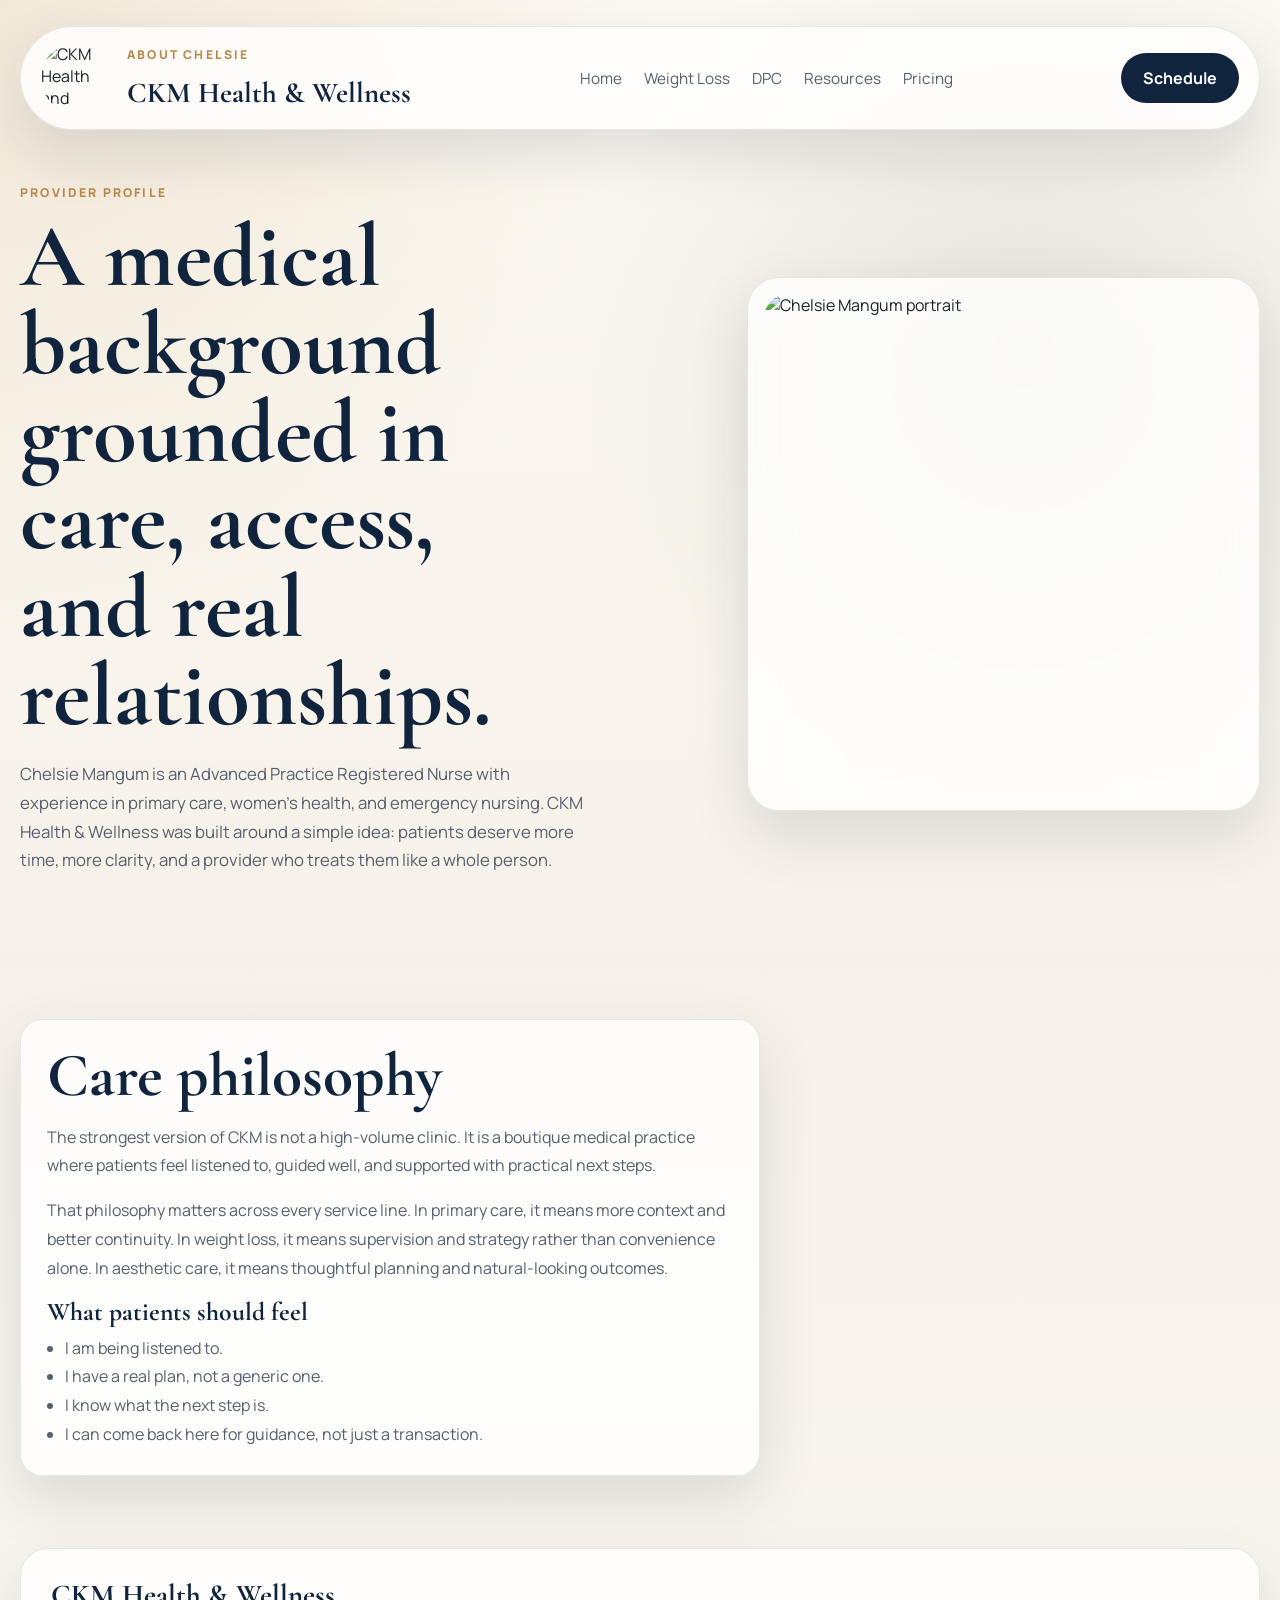
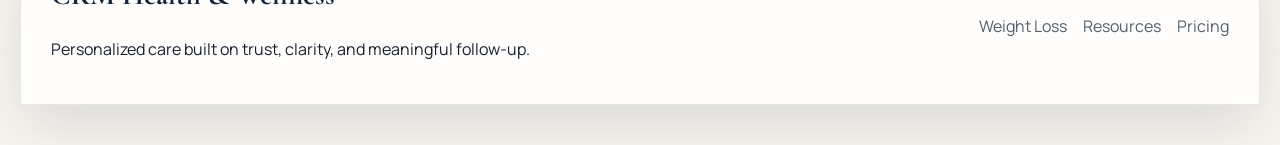
==== about.html @ 8bf8b577 "Expand CKM mockup with full site copy" ====
<!DOCTYPE html>
<html lang="en">
  <head>
    <meta charset="UTF-8" />
    <meta name="viewport" content="width=device-width, initial-scale=1.0" />
    <title>About Chelsie Mangum | CKM Health & Wellness</title>
    <meta
      name="description"
      content="Learn more about Chelsie Mangum, APRN, and the care philosophy behind CKM Health & Wellness."
    />
    <link rel="preconnect" href="https://fonts.googleapis.com" />
    <link rel="preconnect" href="https://fonts.gstatic.com" crossorigin />
    <link
      href="https://fonts.googleapis.com/css2?family=Manrope:wght@400;500;600;700;800&family=Cormorant+Garamond:wght@500;600;700&display=swap"
      rel="stylesheet"
    />
    <link rel="stylesheet" href="/styles.css" />
  </head>
  <body>
    <div class="site-shell">
      <header class="site-header">
        <div class="brand-lockup">
          <img class="brand-logo" src="https://ckmhealth.com/wp-content/uploads/2024/06/Neutral-Black-Floral-Wreath-Circle-Monogram-Stylist-Logo.png" alt="CKM Health and Wellness logo" />
          <div>
            <p class="eyebrow">About Chelsie</p>
            <a class="brand-name" href="/">CKM Health & Wellness</a>
          </div>
        </div>
        <nav class="site-nav" aria-label="Primary">
          <a href="/">Home</a>
          <a href="/medical-weight-loss">Weight Loss</a>
          <a href="/direct-primary-care">DPC</a>
          <a href="/resources">Resources</a>
          <a href="/pricing">Pricing</a>
        </nav>
        <a class="button button-primary" href="https://34189-1.portal.athenahealth.com/" target="_blank" rel="noreferrer">Schedule</a>
      </header>

      <main>
        <section class="hero">
          <div class="hero-copy">
            <p class="eyebrow">Provider profile</p>
            <h1>A medical background grounded in care, access, and real relationships.</h1>
            <p class="hero-text">
              Chelsie Mangum is an Advanced Practice Registered Nurse with experience in primary care,
              women’s health, and emergency nursing. CKM Health & Wellness was built around a simple idea:
              patients deserve more time, more clarity, and a provider who treats them like a whole person.
            </p>
          </div>
          <div class="hero-panel">
            <div class="portrait-card">
              <img src="https://ckmhealth.com/wp-content/uploads/2024/06/C4ABFA41-3C70-46D3-91FE-4C6B990191D6-scaled.jpg" alt="Chelsie Mangum portrait" />
            </div>
          </div>
        </section>

        <section class="section">
          <div class="panel-card prose">
            <h2>Care philosophy</h2>
            <p>
              The strongest version of CKM is not a high-volume clinic. It is a boutique medical
              practice where patients feel listened to, guided well, and supported with practical next steps.
            </p>
            <p>
              That philosophy matters across every service line. In primary care, it means more context and
              better continuity. In weight loss, it means supervision and strategy rather than convenience alone.
              In aesthetic care, it means thoughtful planning and natural-looking outcomes.
            </p>
            <h3>What patients should feel</h3>
            <ul>
              <li>I am being listened to.</li>
              <li>I have a real plan, not a generic one.</li>
              <li>I know what the next step is.</li>
              <li>I can come back here for guidance, not just a transaction.</li>
            </ul>
          </div>
        </section>
      </main>

      <footer class="site-footer">
        <div>
          <a class="brand-name footer-brand" href="/">CKM Health & Wellness</a>
          <p>Personalized care built on trust, clarity, and meaningful follow-up.</p>
        </div>
        <div class="footer-links">
          <a href="/medical-weight-loss">Weight Loss</a>
          <a href="/resources">Resources</a>
          <a href="/pricing">Pricing</a>
        </div>
      </footer>
    </div>
  </body>
</html>
---- styles.css ----
:root {
  --bg: #f6f1e8;
  --surface: rgba(255, 255, 255, 0.78);
  --surface-strong: #fffdf8;
  --text: #18212d;
  --muted: #54606f;
  --ink: #10243d;
  --sage: #7f8f7a;
  --gold: #b68a4b;
  --line: rgba(24, 33, 45, 0.1);
  --shadow: 0 24px 60px rgba(16, 36, 61, 0.12);
  --radius-lg: 32px;
  --radius-md: 22px;
}

* {
  box-sizing: border-box;
}

html {
  scroll-behavior: smooth;
}

body {
  margin: 0;
  font-family: "Manrope", sans-serif;
  color: var(--text);
  background:
    radial-gradient(circle at top left, rgba(182, 138, 75, 0.16), transparent 30%),
    radial-gradient(circle at 80% 20%, rgba(127, 143, 122, 0.18), transparent 26%),
    linear-gradient(180deg, #fdfaf3 0%, var(--bg) 55%, #f9f6ef 100%);
}

a {
  color: inherit;
  text-decoration: none;
}

img {
  display: block;
  max-width: 100%;
}

.site-shell {
  width: min(1240px, calc(100% - 40px));
  margin: 0 auto;
  padding: 26px 0 40px;
}

.site-header,
.credibility-strip,
.service-card,
.info-card,
.quote-card,
.comparison-card,
.about-card,
.resource-card,
.consult-panel,
.site-footer,
.portrait-card,
.metric-card {
  backdrop-filter: blur(18px);
  background: var(--surface);
  border: 1px solid var(--line);
  box-shadow: var(--shadow);
}

.site-header {
  position: sticky;
  top: 14px;
  z-index: 10;
  display: flex;
  align-items: center;
  justify-content: space-between;
  gap: 22px;
  padding: 16px 20px;
  border-radius: 999px;
}

.brand-lockup {
  display: flex;
  align-items: center;
  gap: 16px;
}

.brand-logo {
  width: 70px;
  height: 70px;
  border-radius: 50%;
  object-fit: cover;
}

.brand-name {
  display: inline-block;
  font-family: "Cormorant Garamond", serif;
  font-size: 1.8rem;
  font-weight: 700;
  color: var(--ink);
}

.site-nav {
  display: flex;
  align-items: center;
  gap: 22px;
  color: var(--muted);
  font-size: 0.96rem;
}

.button {
  display: inline-flex;
  align-items: center;
  justify-content: center;
  padding: 14px 22px;
  border-radius: 999px;
  font-weight: 700;
  transition: transform 0.2s ease, background-color 0.2s ease, color 0.2s ease;
}

.button:hover {
  transform: translateY(-1px);
}

.button-primary {
  background: var(--ink);
  color: #fff;
}

.button-secondary {
  background: transparent;
  color: var(--ink);
  border: 1px solid rgba(16, 36, 61, 0.18);
}

.hero {
  display: grid;
  grid-template-columns: 1.15fr 0.85fr;
  gap: 34px;
  align-items: center;
  padding: 54px 0 28px;
}

.eyebrow {
  margin: 0 0 12px;
  text-transform: uppercase;
  letter-spacing: 0.18em;
  font-size: 0.76rem;
  font-weight: 800;
  color: var(--gold);
}

h1,
h2,
h3 {
  margin: 0;
  font-family: "Cormorant Garamond", serif;
  color: var(--ink);
  line-height: 0.98;
}

h1 {
  font-size: clamp(3.5rem, 7vw, 6.6rem);
  max-width: 12ch;
}

h2 {
  font-size: clamp(2.5rem, 4.8vw, 4.4rem);
  max-width: 14ch;
}

h3 {
  font-size: clamp(1.6rem, 2vw, 2.2rem);
  margin-bottom: 12px;
}

.hero-text,
.section p,
.service-card p,
.comparison-card p,
.about-card p,
.resource-card p,
.consult-panel p,
.portrait-caption span,
.metric-card li,
.bullet-panels li,
.info-card li,
.about-points li,
.trust-points li,
.comparison-card li {
  color: var(--muted);
  line-height: 1.72;
}

.hero-text {
  max-width: 58ch;
  font-size: 1.05rem;
  margin: 20px 0 28px;
}

.cta-row {
  display: flex;
  gap: 14px;
  flex-wrap: wrap;
  margin-bottom: 26px;
}

.trust-points,
.about-points,
.comparison-card ul,
.bullet-panels ul,
.info-card ul,
.metric-card ul {
  margin: 0;
  padding-left: 18px;
}

.trust-points {
  display: grid;
  grid-template-columns: repeat(3, minmax(0, 1fr));
  gap: 16px;
  padding-left: 20px;
}

.hero-panel {
  display: grid;
  gap: 18px;
}

.portrait-card {
  border-radius: var(--radius-lg);
  padding: 16px;
}

.portrait-card img {
  width: 100%;
  height: 500px;
  object-fit: cover;
  border-radius: 24px;
  object-position: center 25%;
}

.portrait-caption {
  padding: 18px 10px 6px;
}

.portrait-caption strong {
  display: block;
  margin-bottom: 8px;
  font-size: 1.1rem;
  color: var(--ink);
}

.metric-card {
  border-radius: var(--radius-md);
  padding: 22px 24px;
}

.metric-label,
.strip-label,
.card-kicker,
.resource-tag {
  display: inline-block;
  margin-bottom: 10px;
  font-size: 0.78rem;
  font-weight: 800;
  letter-spacing: 0.12em;
  text-transform: uppercase;
  color: var(--gold);
}

.credibility-strip {
  display: grid;
  grid-template-columns: repeat(3, minmax(0, 1fr));
  gap: 18px;
  padding: 20px 24px;
  border-radius: var(--radius-md);
}

.credibility-strip p {
  margin: 0;
  color: var(--ink);
  font-weight: 600;
}

.section {
  padding: 88px 0 0;
}

.section-soft,
.section-contrast {
  padding-top: 96px;
}

.section-heading {
  display: flex;
  align-items: end;
  justify-content: space-between;
  gap: 24px;
  margin-bottom: 28px;
}

.card-grid {
  display: grid;
  gap: 20px;
}

.three-up {
  grid-template-columns: repeat(3, minmax(0, 1fr));
}

.service-card,
.resource-card {
  border-radius: var(--radius-md);
  padding: 26px;
}

.service-card a,
.resource-card a {
  display: inline-block;
  margin-top: 14px;
  font-weight: 800;
  color: var(--ink);
}

.service-card.highlight {
  background: linear-gradient(180deg, rgba(16, 36, 61, 0.95), rgba(27, 48, 74, 0.92));
}

.service-card.highlight h3,
.service-card.highlight p,
.service-card.highlight a,
.service-card.highlight .card-kicker {
  color: #f9f3ea;
}

.service-card a {
  font-weight: 800;
  color: var(--ink);
}

.split-layout {
  display: grid;
  grid-template-columns: 1.1fr 0.9fr;
  gap: 22px;
  align-items: start;
}

.split-layout.reverse {
  grid-template-columns: 1fr 0.9fr;
}

.bullet-panels {
  display: grid;
  grid-template-columns: repeat(2, minmax(0, 1fr));
  gap: 16px;
  margin-top: 24px;
}

.bullet-panels > div,
.info-card,
.quote-card,
.about-card {
  border-radius: var(--radius-md);
  padding: 26px;
}

.bullet-panels > div {
  background: var(--surface-strong);
  border: 1px solid var(--line);
}

.info-stack {
  display: grid;
  gap: 18px;
}

.quote-card {
  background: linear-gradient(180deg, rgba(182, 138, 75, 0.12), rgba(127, 143, 122, 0.12));
}

.quote-card p {
  color: var(--ink);
  font-size: 1.16rem;
  margin: 0 0 14px;
}

.quote-card span {
  color: var(--muted);
  font-size: 0.94rem;
}

.comparison-grid {
  display: grid;
  grid-template-columns: repeat(2, minmax(0, 1fr));
  gap: 20px;
}

.comparison-card {
  border-radius: var(--radius-md);
  padding: 28px;
}

.comparison-card.featured {
  background: linear-gradient(180deg, rgba(127, 143, 122, 0.16), rgba(255, 255, 255, 0.86));
}

.page-hero {
  padding: 54px 0 18px;
}

.page-lead {
  max-width: 68ch;
  margin: 18px 0 0;
  color: var(--muted);
  line-height: 1.8;
  font-size: 1.06rem;
}

.detail-grid,
.mini-grid,
.price-grid,
.faq-grid {
  display: grid;
  gap: 20px;
}

.detail-grid {
  grid-template-columns: 1.1fr 0.9fr;
}

.mini-grid,
.faq-grid {
  grid-template-columns: repeat(2, minmax(0, 1fr));
}

.price-grid {
  grid-template-columns: repeat(3, minmax(0, 1fr));
}

.panel-card,
.faq-card,
.price-card {
  background: var(--surface);
  border: 1px solid var(--line);
  box-shadow: var(--shadow);
  border-radius: var(--radius-md);
  padding: 26px;
}

.panel-card p,
.faq-card p,
.price-card p,
.panel-card li,
.faq-card li,
.price-card li {
  color: var(--muted);
  line-height: 1.72;
}

.panel-card ul,
.faq-card ul,
.price-card ul,
.prose ul {
  margin: 0;
  padding-left: 18px;
}

.page-nav {
  display: flex;
  flex-wrap: wrap;
  gap: 12px;
  margin-top: 24px;
}

.page-nav a {
  padding: 10px 16px;
  border-radius: 999px;
  background: rgba(255, 255, 255, 0.72);
  border: 1px solid var(--line);
  color: var(--ink);
  font-weight: 700;
}

.prose {
  max-width: 74ch;
}

.prose p,
.prose li {
  color: var(--muted);
  line-height: 1.8;
}

.prose h3,
.faq-card h3,
.panel-card h3,
.price-card h3 {
  margin-bottom: 10px;
}

.disclaimer {
  margin-top: 18px;
  font-size: 0.92rem;
  color: var(--muted);
}

.consult-panel {
  display: grid;
  grid-template-columns: 1.1fr 0.9fr;
  gap: 20px;
  border-radius: var(--radius-lg);
  padding: 34px;
}

.consult-actions {
  display: flex;
  flex-direction: column;
  gap: 12px;
  justify-content: center;
}

.site-footer {
  display: flex;
  align-items: center;
  justify-content: space-between;
  gap: 20px;
  margin-top: 72px;
  padding: 28px 30px;
  border-radius: 28px 28px 0 0;
}

.footer-brand {
  margin-bottom: 10px;
}

.footer-links {
  display: flex;
  gap: 16px;
  color: var(--muted);
}

@media (max-width: 1080px) {
  .hero,
  .split-layout,
  .detail-grid,
  .comparison-grid,
  .consult-panel,
  .credibility-strip,
  .three-up,
  .mini-grid,
  .price-grid,
  .faq-grid,
  .trust-points,
  .bullet-panels {
    grid-template-columns: 1fr;
  }

  .site-header {
    border-radius: 30px;
    position: static;
    flex-direction: column;
    align-items: stretch;
  }

  .site-nav {
    flex-wrap: wrap;
    justify-content: center;
  }

  .section-heading {
    align-items: start;
    flex-direction: column;
  }
}

@media (max-width: 720px) {
  .site-shell {
    width: min(100% - 24px, 1240px);
  }

  .brand-name {
    font-size: 1.45rem;
  }

  h1 {
    font-size: clamp(2.9rem, 16vw, 4.4rem);
  }

  h2 {
    font-size: clamp(2.1rem, 11vw, 3rem);
  }

  .portrait-card img {
    height: 360px;
  }

  .service-card,
  .resource-card,
  .comparison-card,
  .about-card,
  .info-card,
  .quote-card,
  .consult-panel {
    padding: 22px;
  }

  .site-footer {
    flex-direction: column;
    align-items: start;
  }
}
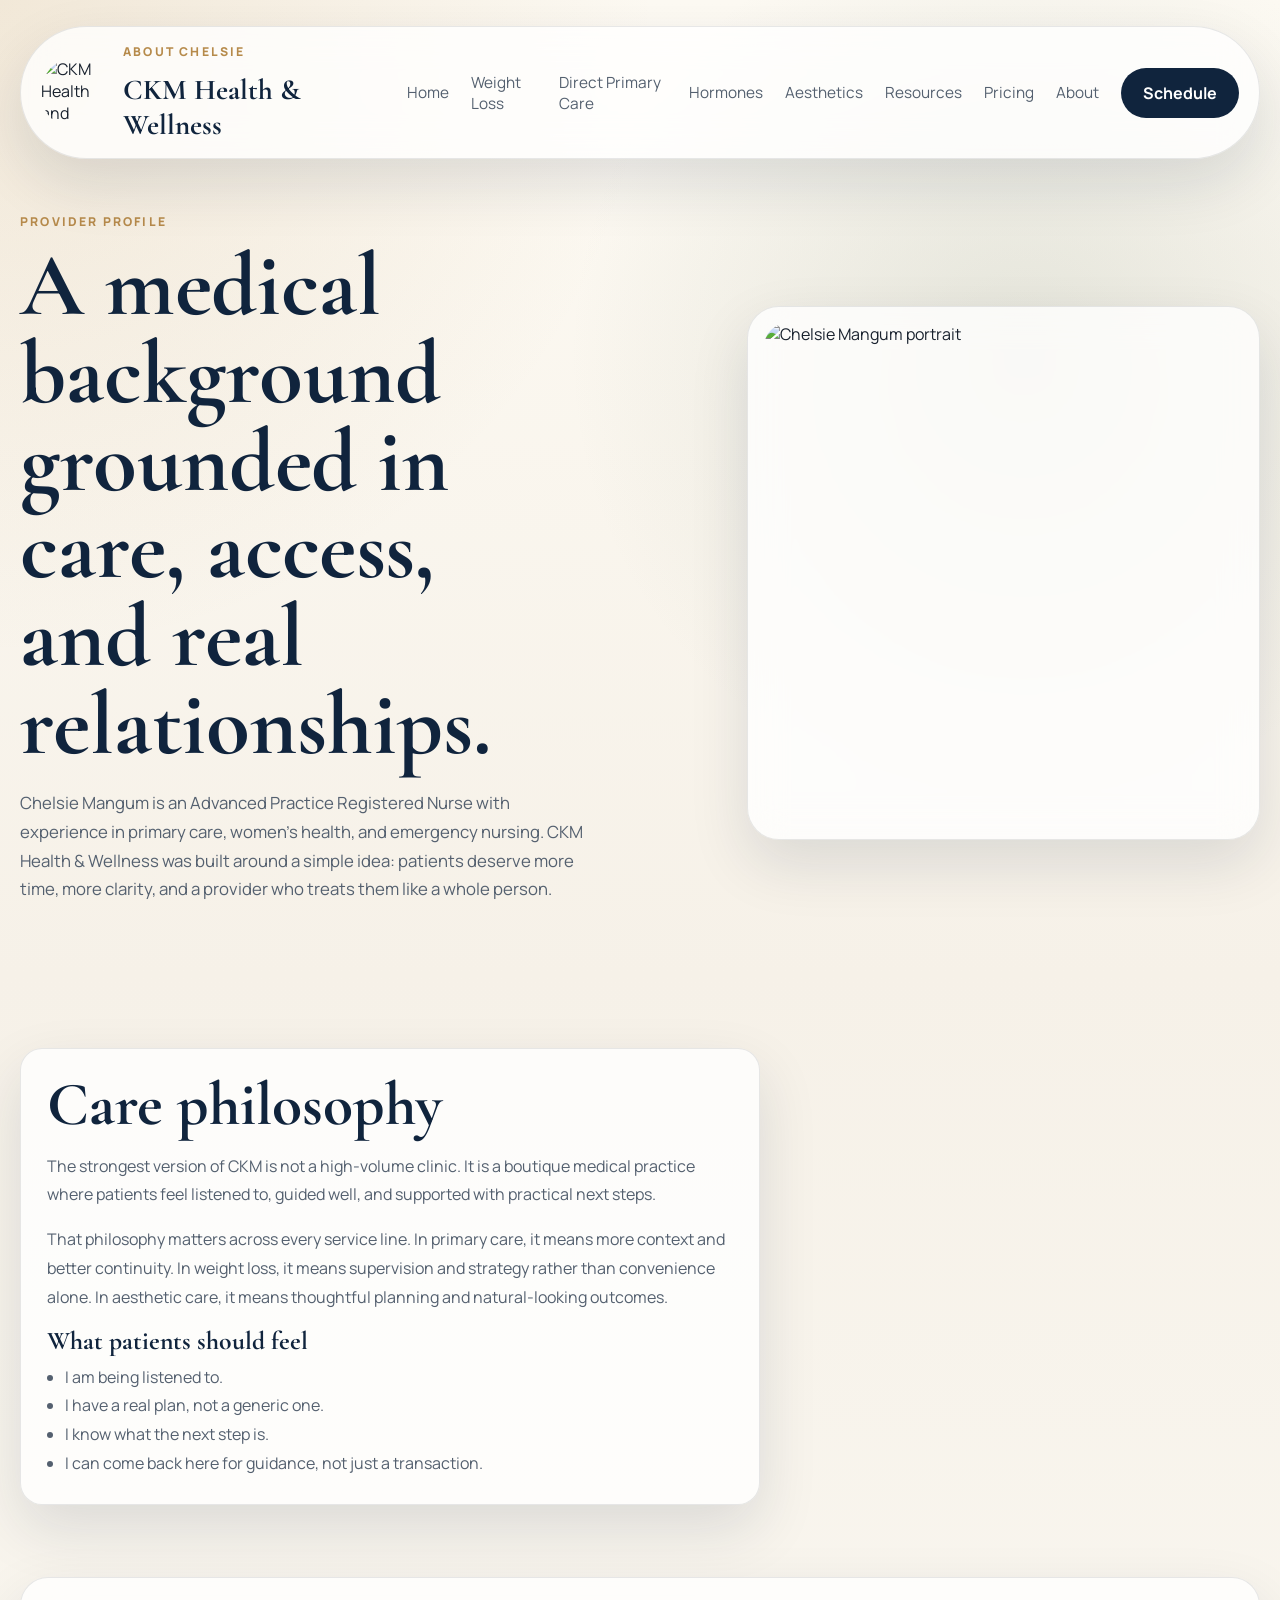
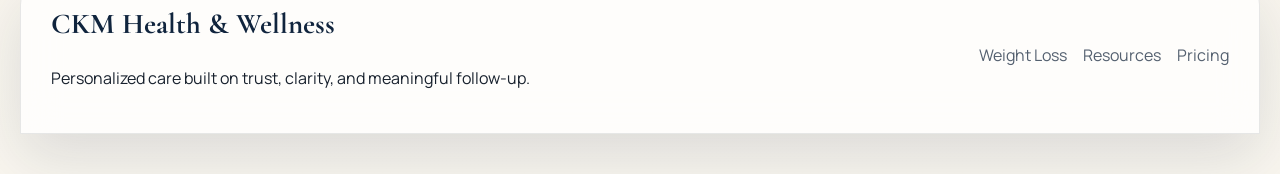
==== commit fd9b7d7d: "Refine navigation, copy hooks, and add GLP-1 quiz" ====
--- a/about.html
+++ b/about.html
@@ -23,15 +23,18 @@
           <img class="brand-logo" src="https://ckmhealth.com/wp-content/uploads/2024/06/Neutral-Black-Floral-Wreath-Circle-Monogram-Stylist-Logo.png" alt="CKM Health and Wellness logo" />
           <div>
             <p class="eyebrow">About Chelsie</p>
-            <a class="brand-name" href="/">CKM Health & Wellness</a>
+            <a class="brand-name" href="/index.html">CKM Health & Wellness</a>
           </div>
         </div>
         <nav class="site-nav" aria-label="Primary">
-          <a href="/">Home</a>
-          <a href="/medical-weight-loss">Weight Loss</a>
-          <a href="/direct-primary-care">DPC</a>
-          <a href="/resources">Resources</a>
-          <a href="/pricing">Pricing</a>
+          <a href="/index.html">Home</a>
+          <a href="/medical-weight-loss.html">Weight Loss</a>
+          <a href="/direct-primary-care.html">Direct Primary Care</a>
+          <a href="/hormone-support.html">Hormones</a>
+          <a href="/aesthetics.html">Aesthetics</a>
+          <a href="/resources.html">Resources</a>
+          <a href="/pricing.html">Pricing</a>
+          <a class="current" href="/about.html">About</a>
         </nav>
         <a class="button button-primary" href="https://34189-1.portal.athenahealth.com/" target="_blank" rel="noreferrer">Schedule</a>
       </header>
@@ -79,13 +82,13 @@
 
       <footer class="site-footer">
         <div>
-          <a class="brand-name footer-brand" href="/">CKM Health & Wellness</a>
+          <a class="brand-name footer-brand" href="/index.html">CKM Health & Wellness</a>
           <p>Personalized care built on trust, clarity, and meaningful follow-up.</p>
         </div>
         <div class="footer-links">
-          <a href="/medical-weight-loss">Weight Loss</a>
-          <a href="/resources">Resources</a>
-          <a href="/pricing">Pricing</a>
+          <a href="/medical-weight-loss.html">Weight Loss</a>
+          <a href="/resources.html">Resources</a>
+          <a href="/pricing.html">Pricing</a>
         </div>
       </footer>
     </div>
--- a/styles.css
+++ b/styles.css
@@ -407,12 +407,37 @@
   padding: 54px 0 18px;
 }
 
+.page-hero-grid {
+  display: grid;
+  grid-template-columns: 1.05fr 0.95fr;
+  gap: 24px;
+  align-items: center;
+}
+
+.page-hero h1 {
+  font-size: clamp(2.5rem, 4vw, 4.3rem);
+  max-width: 14ch;
+}
+
 .page-lead {
   max-width: 68ch;
   margin: 18px 0 0;
   color: var(--muted);
   line-height: 1.8;
   font-size: 1.06rem;
+}
+
+.visual-card {
+  background: var(--surface);
+  border: 1px solid var(--line);
+  box-shadow: var(--shadow);
+  border-radius: var(--radius-lg);
+  padding: 16px;
+}
+
+.visual-card img {
+  width: 100%;
+  border-radius: 24px;
 }
 
 .detail-grid,
@@ -540,6 +565,7 @@
 
 @media (max-width: 1080px) {
   .hero,
+  .page-hero-grid,
   .split-layout,
   .detail-grid,
   .comparison-grid,
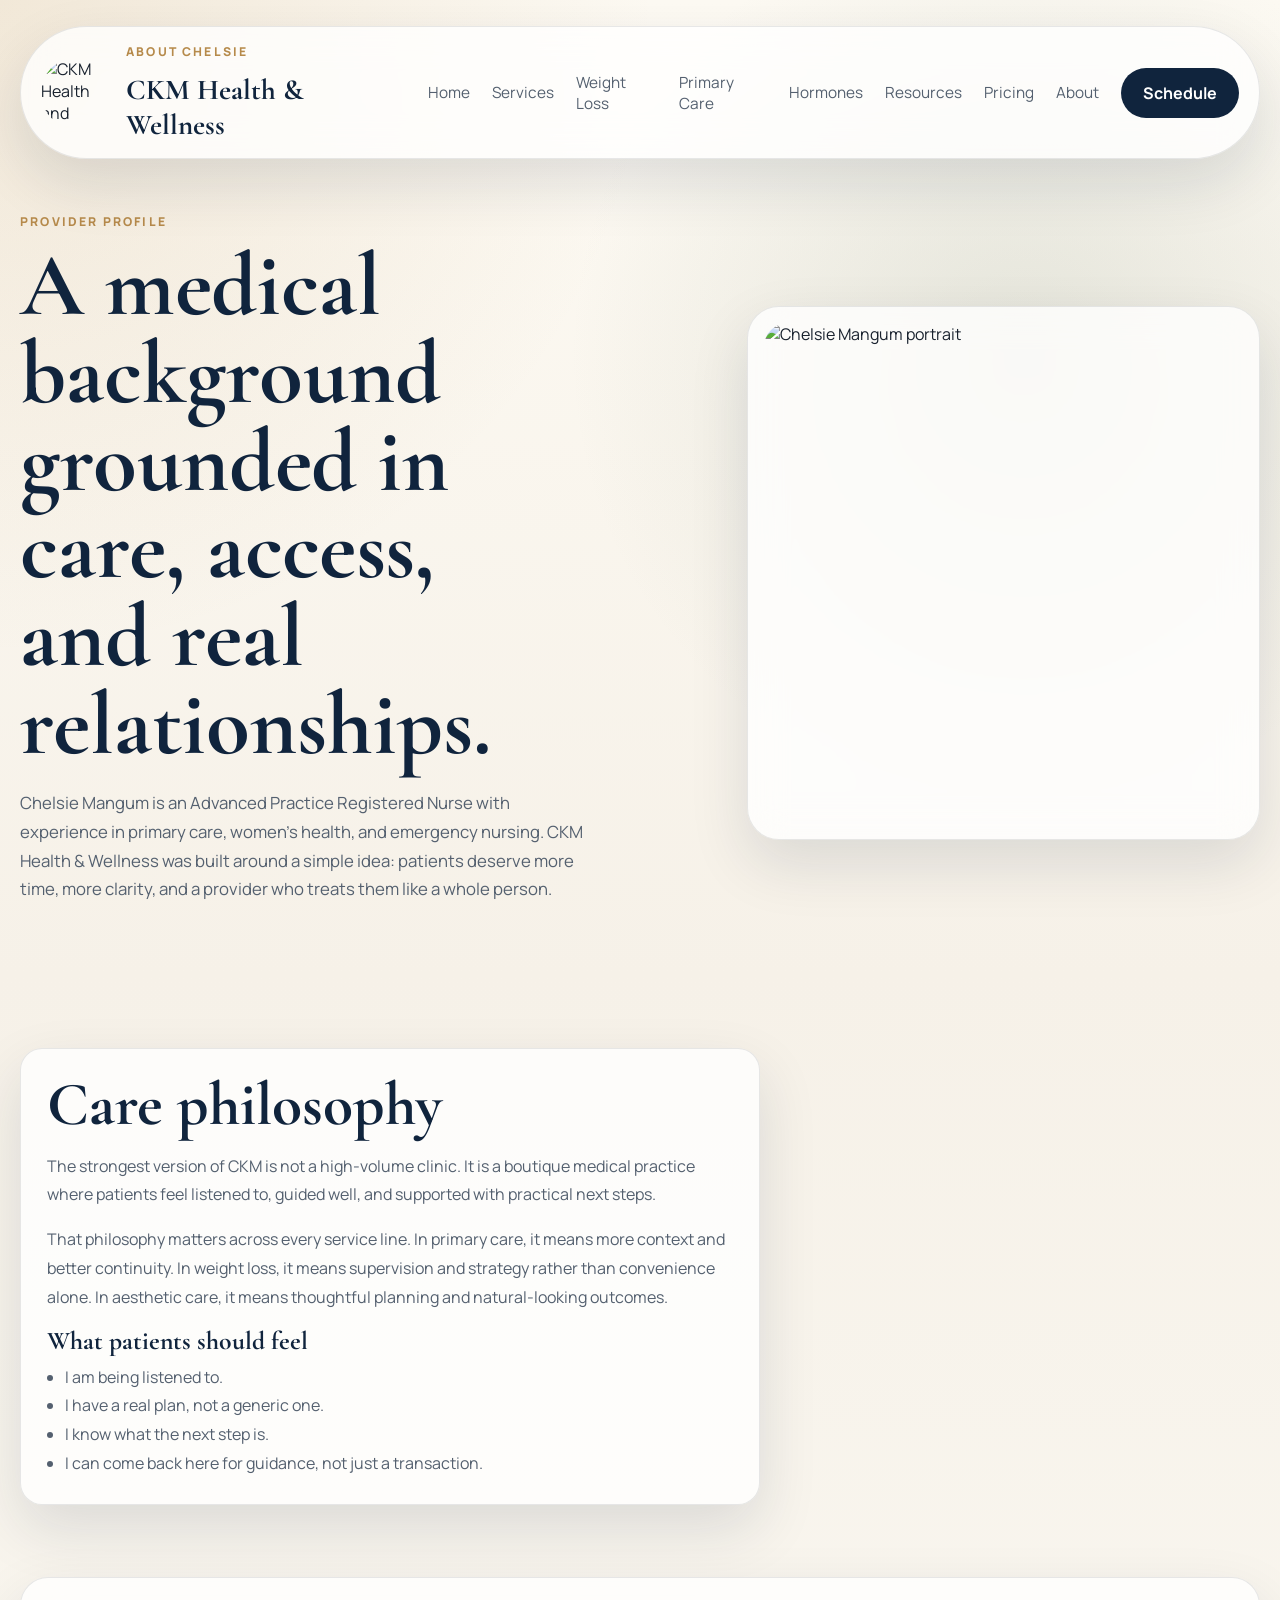
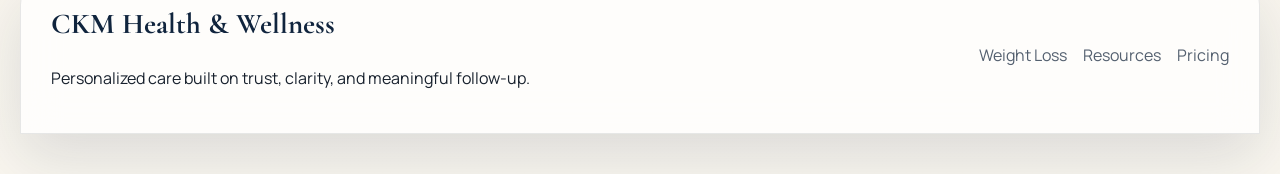
==== commit 0e4bd3d2: "Add detailed services page and weight loss reference chart" ====
--- a/about.html
+++ b/about.html
@@ -28,10 +28,10 @@
         </div>
         <nav class="site-nav" aria-label="Primary">
           <a href="/index.html">Home</a>
+          <a href="/services.html">Services</a>
           <a href="/medical-weight-loss.html">Weight Loss</a>
-          <a href="/direct-primary-care.html">Direct Primary Care</a>
+          <a href="/direct-primary-care.html">Primary Care</a>
           <a href="/hormone-support.html">Hormones</a>
-          <a href="/aesthetics.html">Aesthetics</a>
           <a href="/resources.html">Resources</a>
           <a href="/pricing.html">Pricing</a>
           <a class="current" href="/about.html">About</a>
--- a/styles.css
+++ b/styles.css
@@ -461,6 +461,12 @@
   grid-template-columns: repeat(3, minmax(0, 1fr));
 }
 
+.services-grid {
+  display: grid;
+  grid-template-columns: repeat(2, minmax(0, 1fr));
+  gap: 20px;
+}
+
 .panel-card,
 .faq-card,
 .price-card {
@@ -520,6 +526,64 @@
 .panel-card h3,
 .price-card h3 {
   margin-bottom: 10px;
+}
+
+.service-detail {
+  padding: 28px;
+}
+
+.service-detail h3 {
+  margin-bottom: 12px;
+}
+
+.service-detail .card-kicker {
+  margin-bottom: 12px;
+}
+
+.service-detail p + p {
+  margin-top: 12px;
+}
+
+.service-list {
+  display: grid;
+  gap: 10px;
+  margin-top: 18px;
+}
+
+.table-wrap {
+  overflow-x: auto;
+  background: var(--surface);
+  border: 1px solid var(--line);
+  box-shadow: var(--shadow);
+  border-radius: var(--radius-md);
+  padding: 20px;
+}
+
+.progress-table {
+  width: 100%;
+  min-width: 1180px;
+  border-collapse: collapse;
+  color: var(--ink);
+  font-size: 0.94rem;
+}
+
+.progress-table th,
+.progress-table td {
+  padding: 12px 10px;
+  border-bottom: 1px solid rgba(24, 33, 45, 0.08);
+  text-align: left;
+  vertical-align: top;
+}
+
+.progress-table thead th {
+  font-size: 0.78rem;
+  text-transform: uppercase;
+  letter-spacing: 0.08em;
+  color: var(--gold);
+}
+
+.progress-table tbody tr:last-child td {
+  border-bottom: none;
 }
 
 .disclaimer {
@@ -572,6 +636,7 @@
   .consult-panel,
   .credibility-strip,
   .three-up,
+  .services-grid,
   .mini-grid,
   .price-grid,
   .faq-grid,
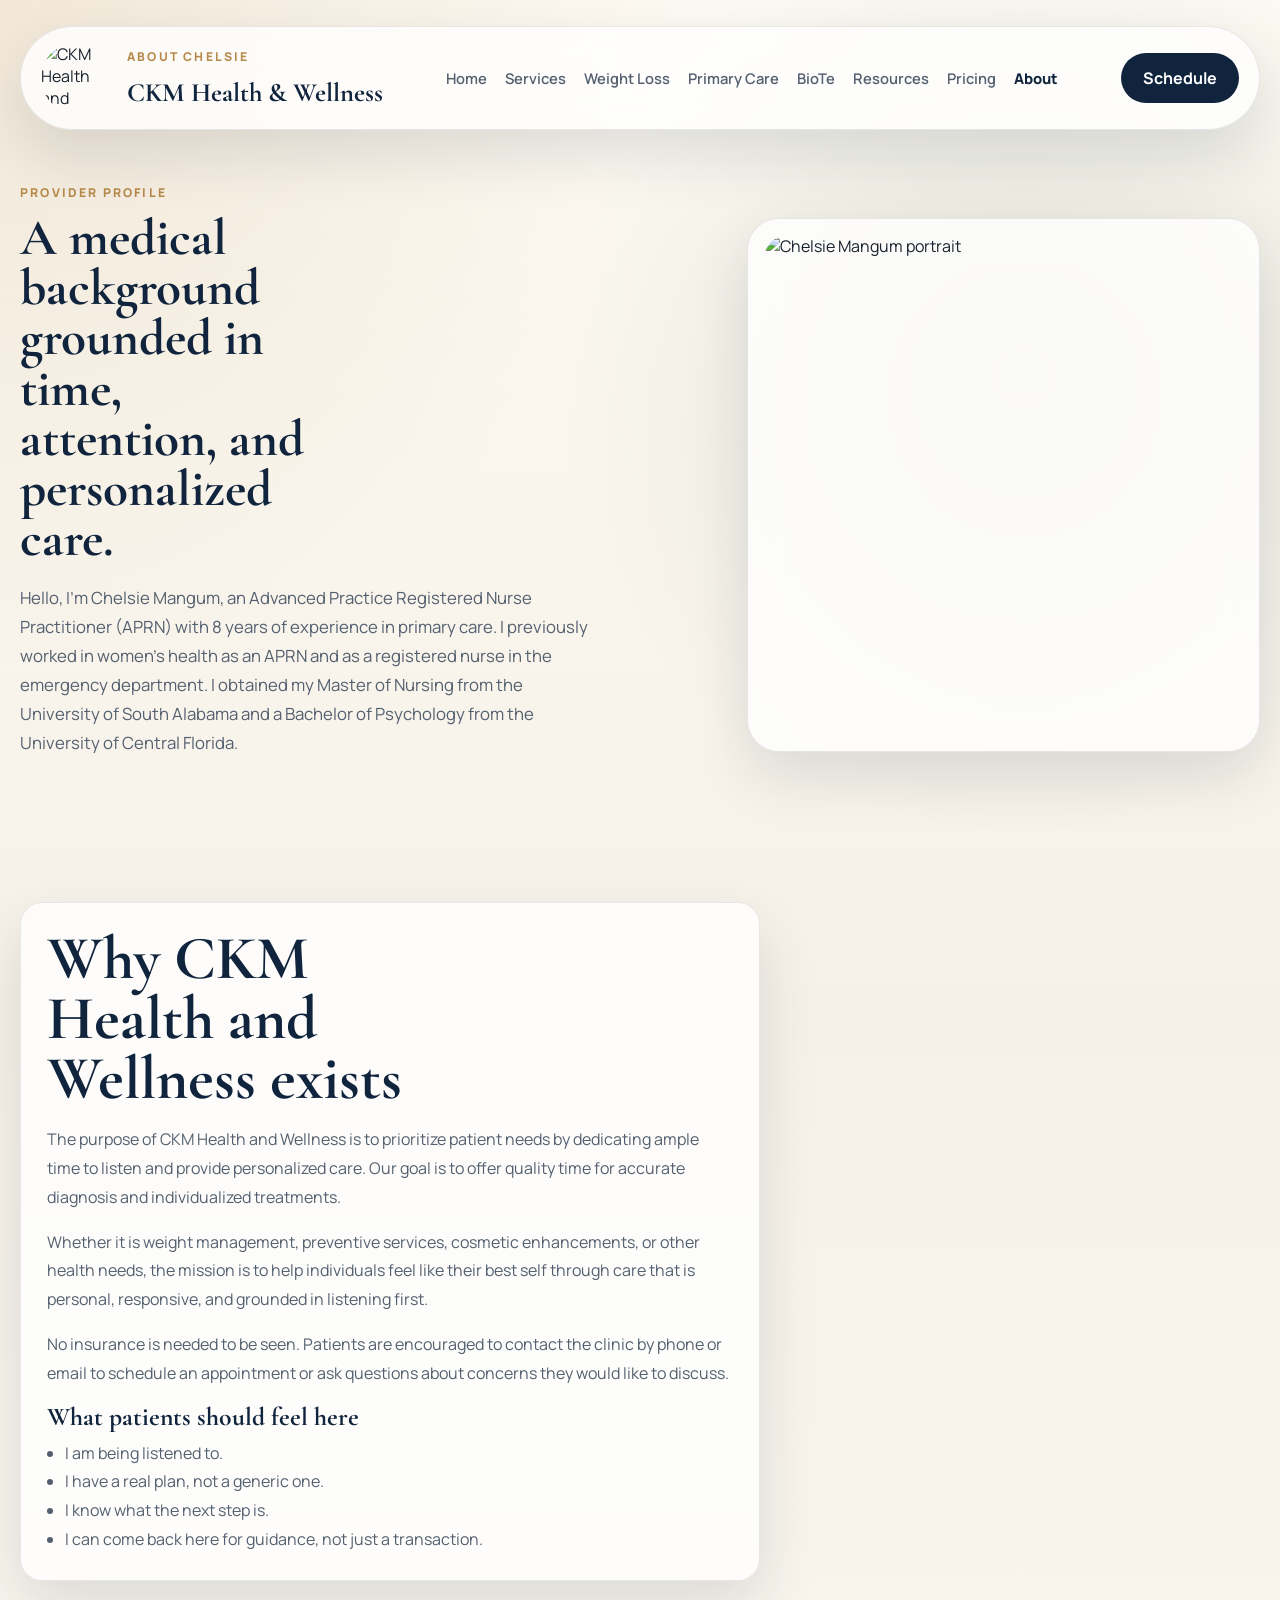
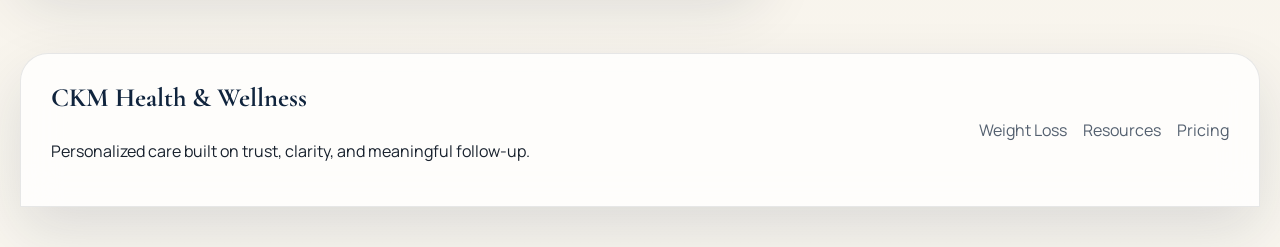
==== commit 03e5c1db: "Refine nav, BioTe framing, and weight loss estimator" ====
--- a/about.html
+++ b/about.html
@@ -31,7 +31,7 @@
           <a href="/services.html">Services</a>
           <a href="/medical-weight-loss.html">Weight Loss</a>
           <a href="/direct-primary-care.html">Primary Care</a>
-          <a href="/hormone-support.html">Hormones</a>
+          <a href="/hormone-support.html">BioTe</a>
           <a href="/resources.html">Resources</a>
           <a href="/pricing.html">Pricing</a>
           <a class="current" href="/about.html">About</a>
@@ -43,11 +43,12 @@
         <section class="hero">
           <div class="hero-copy">
             <p class="eyebrow">Provider profile</p>
-            <h1>A medical background grounded in care, access, and real relationships.</h1>
+            <h1>A medical background grounded in time, attention, and personalized care.</h1>
             <p class="hero-text">
-              Chelsie Mangum is an Advanced Practice Registered Nurse with experience in primary care,
-              women’s health, and emergency nursing. CKM Health & Wellness was built around a simple idea:
-              patients deserve more time, more clarity, and a provider who treats them like a whole person.
+              Hello, I'm Chelsie Mangum, an Advanced Practice Registered Nurse Practitioner (APRN)
+              with 8 years of experience in primary care. I previously worked in women's health as
+              an APRN and as a registered nurse in the emergency department. I obtained my Master of
+              Nursing from the University of South Alabama and a Bachelor of Psychology from the University of Central Florida.
             </p>
           </div>
           <div class="hero-panel">
@@ -59,17 +60,22 @@
 
         <section class="section">
           <div class="panel-card prose">
-            <h2>Care philosophy</h2>
+            <h2>Why CKM Health and Wellness exists</h2>
             <p>
-              The strongest version of CKM is not a high-volume clinic. It is a boutique medical
-              practice where patients feel listened to, guided well, and supported with practical next steps.
+              The purpose of CKM Health and Wellness is to prioritize patient needs by dedicating
+              ample time to listen and provide personalized care. Our goal is to offer quality time
+              for accurate diagnosis and individualized treatments.
             </p>
             <p>
-              That philosophy matters across every service line. In primary care, it means more context and
-              better continuity. In weight loss, it means supervision and strategy rather than convenience alone.
-              In aesthetic care, it means thoughtful planning and natural-looking outcomes.
+              Whether it is weight management, preventive services, cosmetic enhancements, or other
+              health needs, the mission is to help individuals feel like their best self through care
+              that is personal, responsive, and grounded in listening first.
             </p>
-            <h3>What patients should feel</h3>
+            <p>
+              No insurance is needed to be seen. Patients are encouraged to contact the clinic by phone
+              or email to schedule an appointment or ask questions about concerns they would like to discuss.
+            </p>
+            <h3>What patients should feel here</h3>
             <ul>
               <li>I am being listened to.</li>
               <li>I have a real plan, not a generic one.</li>
--- a/styles.css
+++ b/styles.css
@@ -93,7 +93,7 @@
 .brand-name {
   display: inline-block;
   font-family: "Cormorant Garamond", serif;
-  font-size: 1.8rem;
+  font-size: 1.65rem;
   font-weight: 700;
   color: var(--ink);
 }
@@ -101,9 +101,22 @@
 .site-nav {
   display: flex;
   align-items: center;
-  gap: 22px;
+  justify-content: center;
+  gap: 18px;
   color: var(--muted);
-  font-size: 0.96rem;
+  font-size: 0.92rem;
+  flex: 1 1 auto;
+  min-width: 0;
+}
+
+.site-nav a {
+  font-weight: 600;
+  white-space: nowrap;
+}
+
+.site-nav a.current {
+  color: var(--ink);
+  font-weight: 800;
 }
 
 .button {
@@ -158,7 +171,7 @@
 }
 
 h1 {
-  font-size: clamp(3.5rem, 7vw, 6.6rem);
+  font-size: clamp(2.5rem, 4vw, 4.3rem);
   max-width: 12ch;
 }
 
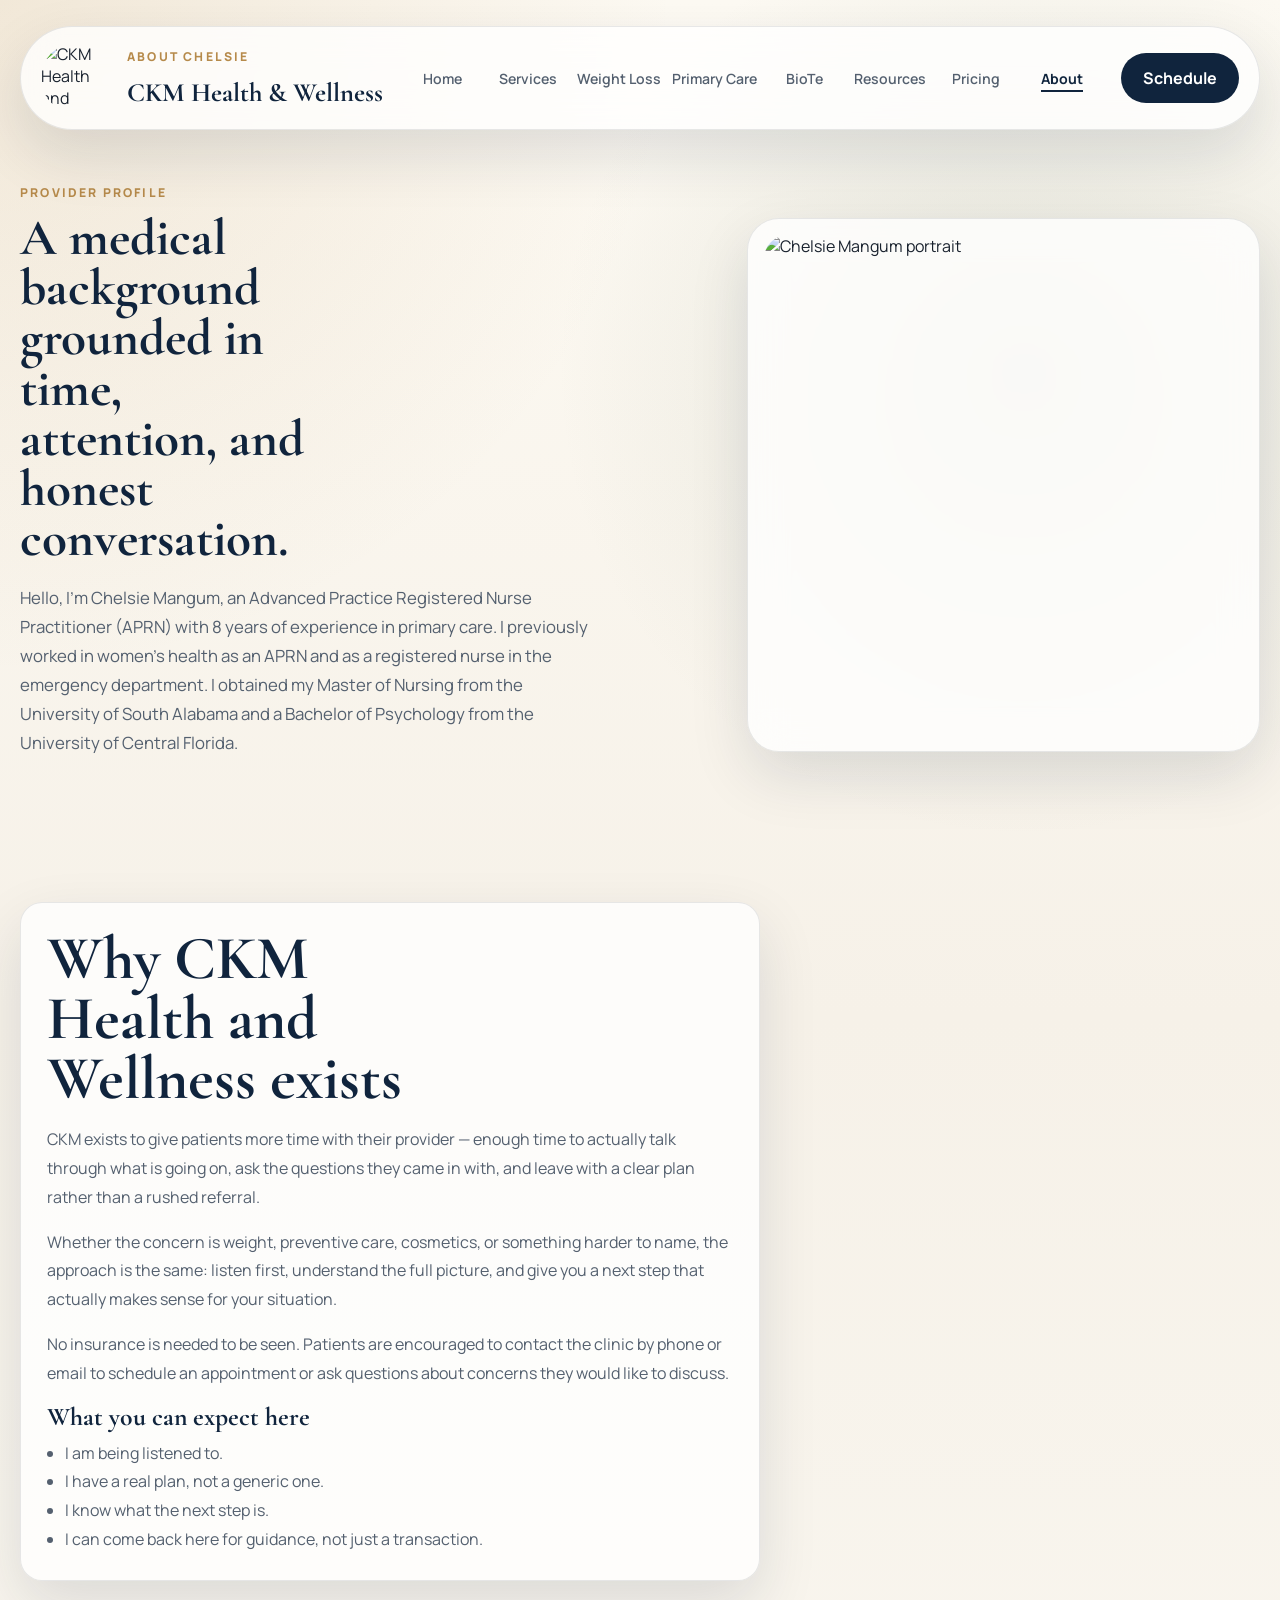
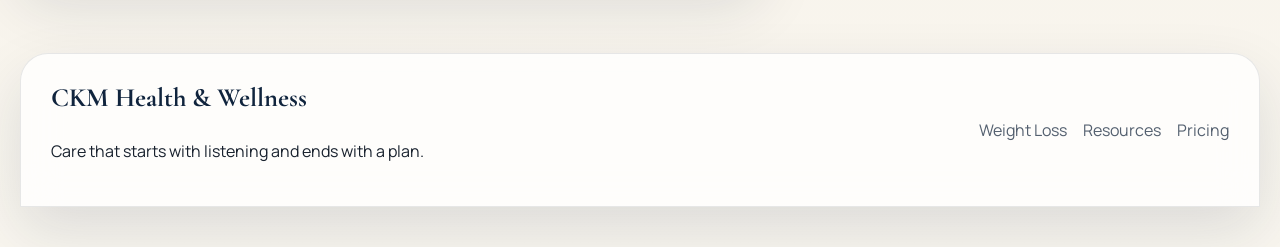
==== commit 48e96b96: "Remove direction text and AI copy across all patient-facing pages Full VoiceForge pass: replaced int" ====
--- a/about.html
+++ b/about.html
@@ -43,7 +43,7 @@
         <section class="hero">
           <div class="hero-copy">
             <p class="eyebrow">Provider profile</p>
-            <h1>A medical background grounded in time, attention, and personalized care.</h1>
+            <h1>A medical background grounded in time, attention, and honest conversation.</h1>
             <p class="hero-text">
               Hello, I'm Chelsie Mangum, an Advanced Practice Registered Nurse Practitioner (APRN)
               with 8 years of experience in primary care. I previously worked in women's health as
@@ -62,20 +62,20 @@
           <div class="panel-card prose">
             <h2>Why CKM Health and Wellness exists</h2>
             <p>
-              The purpose of CKM Health and Wellness is to prioritize patient needs by dedicating
-              ample time to listen and provide personalized care. Our goal is to offer quality time
-              for accurate diagnosis and individualized treatments.
+              CKM exists to give patients more time with their provider — enough time to actually
+              talk through what is going on, ask the questions they came in with, and leave with a
+              clear plan rather than a rushed referral.
             </p>
             <p>
-              Whether it is weight management, preventive services, cosmetic enhancements, or other
-              health needs, the mission is to help individuals feel like their best self through care
-              that is personal, responsive, and grounded in listening first.
+              Whether the concern is weight, preventive care, cosmetics, or something harder to
+              name, the approach is the same: listen first, understand the full picture, and give
+              you a next step that actually makes sense for your situation.
             </p>
             <p>
               No insurance is needed to be seen. Patients are encouraged to contact the clinic by phone
               or email to schedule an appointment or ask questions about concerns they would like to discuss.
             </p>
-            <h3>What patients should feel here</h3>
+            <h3>What you can expect here</h3>
             <ul>
               <li>I am being listened to.</li>
               <li>I have a real plan, not a generic one.</li>
@@ -89,7 +89,7 @@
       <footer class="site-footer">
         <div>
           <a class="brand-name footer-brand" href="/index.html">CKM Health & Wellness</a>
-          <p>Personalized care built on trust, clarity, and meaningful follow-up.</p>
+          <p>Care that starts with listening and ends with a plan.</p>
         </div>
         <div class="footer-links">
           <a href="/medical-weight-loss.html">Weight Loss</a>
--- a/styles.css
+++ b/styles.css
@@ -69,9 +69,9 @@
   position: sticky;
   top: 14px;
   z-index: 10;
-  display: flex;
+  display: grid;
+  grid-template-columns: auto minmax(0, 1fr) auto;
   align-items: center;
-  justify-content: space-between;
   gap: 22px;
   padding: 16px 20px;
   border-radius: 999px;
@@ -81,6 +81,7 @@
   display: flex;
   align-items: center;
   gap: 16px;
+  min-width: 0;
 }
 
 .brand-logo {
@@ -102,9 +103,9 @@
   display: flex;
   align-items: center;
   justify-content: center;
-  gap: 18px;
-  color: var(--muted);
-  font-size: 0.92rem;
+  gap: 12px;
+  color: var(--muted);
+  font-size: 0.88rem;
   flex: 1 1 auto;
   min-width: 0;
 }
@@ -112,11 +113,21 @@
 .site-nav a {
   font-weight: 600;
   white-space: nowrap;
+  display: block;
+  min-width: 74px;
+  text-align: center;
+}
+
+.site-header > .button {
+  justify-self: end;
 }
 
 .site-nav a.current {
   color: var(--ink);
-  font-weight: 800;
+  font-weight: 700;
+  text-decoration: underline;
+  text-decoration-thickness: 2px;
+  text-underline-offset: 6px;
 }
 
 .button {
@@ -450,6 +461,8 @@
 
 .visual-card img {
   width: 100%;
+  height: 420px;
+  object-fit: cover;
   border-radius: 24px;
 }
 
@@ -563,6 +576,229 @@
   margin-top: 18px;
 }
 
+.service-links {
+  display: flex;
+  flex-wrap: wrap;
+  gap: 10px;
+  margin-top: 18px;
+}
+
+.service-links a {
+  padding: 10px 14px;
+  border-radius: 999px;
+  background: rgba(255, 255, 255, 0.76);
+  border: 1px solid var(--line);
+  color: var(--ink);
+  font-weight: 700;
+}
+
+.quiz-intro {
+  display: grid;
+  grid-template-columns: 1.05fr 0.95fr;
+  gap: 20px;
+  align-items: center;
+}
+
+.quiz-highlight {
+  display: grid;
+  gap: 18px;
+}
+
+.quiz-preview ul {
+  margin: 0;
+  padding-left: 18px;
+}
+
+.quiz-form {
+  display: grid;
+  gap: 22px;
+}
+
+.quiz-banner {
+  display: grid;
+  grid-template-columns: 1.15fr 0.85fr;
+  gap: 18px;
+  margin-bottom: 28px;
+  padding-bottom: 24px;
+  border-bottom: 1px solid var(--line);
+}
+
+.quiz-banner h2 {
+  font-size: clamp(2rem, 3.6vw, 3rem);
+  max-width: 14ch;
+}
+
+.quiz-banner-note {
+  display: grid;
+  align-content: center;
+  gap: 8px;
+  padding: 20px 22px;
+  border-radius: 20px;
+  background: linear-gradient(180deg, rgba(182, 138, 75, 0.1), rgba(255, 255, 255, 0.7));
+  border: 1px solid var(--line);
+}
+
+.quiz-banner-note strong {
+  color: var(--ink);
+}
+
+.quiz-banner-note span {
+  color: var(--muted);
+  line-height: 1.6;
+}
+
+.form-grid {
+  display: grid;
+  grid-template-columns: repeat(2, minmax(0, 1fr));
+  gap: 18px;
+}
+
+.field {
+  display: grid;
+  gap: 8px;
+}
+
+.field label {
+  font-weight: 700;
+  color: var(--ink);
+}
+
+.field input,
+.field select,
+.field textarea {
+  width: 100%;
+  padding: 14px 16px;
+  border-radius: 16px;
+  border: 1px solid var(--line);
+  background: rgba(255, 255, 255, 0.92);
+  font: inherit;
+  color: var(--ink);
+  transition: border-color 0.2s ease, box-shadow 0.2s ease, background-color 0.2s ease;
+}
+
+.field input:focus,
+.field select:focus,
+.field textarea:focus {
+  outline: none;
+  border-color: rgba(16, 36, 61, 0.28);
+  box-shadow: 0 0 0 4px rgba(16, 36, 61, 0.07);
+  background: #fff;
+}
+
+.field textarea {
+  min-height: 120px;
+  resize: vertical;
+}
+
+.inline-fields {
+  display: grid;
+  grid-template-columns: repeat(2, minmax(0, 1fr));
+  gap: 12px;
+}
+
+.option-grid {
+  display: grid;
+  gap: 10px;
+}
+
+.option-grid.two-up {
+  grid-template-columns: repeat(2, minmax(0, 1fr));
+}
+
+.option-grid.three-up {
+  grid-template-columns: repeat(3, minmax(0, 1fr));
+}
+
+.option-card {
+  position: relative;
+}
+
+.option-card input {
+  position: absolute;
+  opacity: 0;
+  pointer-events: none;
+}
+
+.option-card label {
+  display: block;
+  padding: 16px 18px;
+  border-radius: 18px;
+  border: 1px solid var(--line);
+  background: rgba(255, 255, 255, 0.9);
+  color: var(--ink);
+  font-weight: 700;
+  cursor: pointer;
+  transition: transform 0.2s ease, border-color 0.2s ease, box-shadow 0.2s ease;
+}
+
+.option-card label span {
+  display: block;
+  margin-top: 6px;
+  color: var(--muted);
+  font-weight: 500;
+  line-height: 1.5;
+}
+
+.option-card input:checked + label {
+  border-color: rgba(16, 36, 61, 0.34);
+  box-shadow: 0 12px 24px rgba(16, 36, 61, 0.08);
+  transform: translateY(-1px);
+}
+
+.option-card label:hover {
+  border-color: rgba(16, 36, 61, 0.2);
+}
+
+.quiz-message {
+  min-height: 1.4em;
+  margin: 0;
+  color: #8a4638;
+  font-weight: 700;
+}
+
+.quiz-result {
+  display: none;
+  margin-top: 8px;
+  padding: 22px;
+  border-radius: var(--radius-md);
+  background: var(--surface);
+  border: 1px solid var(--line);
+  box-shadow: var(--shadow);
+}
+
+.quiz-result.show {
+  display: block;
+}
+
+.result-badge {
+  display: inline-block;
+  margin-bottom: 12px;
+  padding: 10px 14px;
+  border-radius: 999px;
+  font-weight: 800;
+  letter-spacing: 0.06em;
+  text-transform: uppercase;
+}
+
+.result-yes {
+  background: rgba(127, 143, 122, 0.18);
+  color: #3d5340;
+}
+
+.result-maybe {
+  background: rgba(182, 138, 75, 0.16);
+  color: #875d21;
+}
+
+.result-no {
+  background: rgba(161, 99, 83, 0.14);
+  color: #8a4638;
+}
+
+.consult-panel.quiz-callout {
+  grid-template-columns: 1fr auto;
+}
+
 .table-wrap {
   overflow-x: auto;
   background: var(--surface);
@@ -570,6 +806,104 @@
   box-shadow: var(--shadow);
   border-radius: var(--radius-md);
   padding: 20px;
+}
+
+.estimate-grid {
+  display: grid;
+  grid-template-columns: repeat(4, minmax(0, 1fr));
+  gap: 16px;
+  margin-top: 22px;
+}
+
+.estimate-stat {
+  padding: 18px 20px;
+  border-radius: 20px;
+  background: rgba(255, 255, 255, 0.84);
+  border: 1px solid var(--line);
+}
+
+.estimate-stat strong {
+  display: block;
+  margin-top: 8px;
+  color: var(--ink);
+  font-size: 1.25rem;
+}
+
+.estimate-stat span {
+  color: var(--muted);
+  font-size: 0.86rem;
+  font-weight: 700;
+  letter-spacing: 0.06em;
+  text-transform: uppercase;
+}
+
+.chart-shell {
+  margin-top: 24px;
+  padding: 18px;
+  border-radius: 24px;
+  background: rgba(255, 255, 255, 0.84);
+  border: 1px solid var(--line);
+}
+
+.line-chart {
+  width: 100%;
+  height: auto;
+}
+
+.chart-label,
+.chart-axis {
+  fill: var(--muted);
+  font-family: "Manrope", sans-serif;
+  font-size: 12px;
+}
+
+.chart-grid-line {
+  stroke: rgba(24, 33, 45, 0.1);
+  stroke-width: 1;
+}
+
+.chart-low {
+  fill: none;
+  stroke: #7f8f7a;
+  stroke-width: 3;
+}
+
+.chart-mid {
+  fill: none;
+  stroke: #b68a4b;
+  stroke-width: 3;
+}
+
+.chart-high {
+  fill: none;
+  stroke: #10243d;
+  stroke-width: 3;
+}
+
+.chart-band {
+  fill: rgba(182, 138, 75, 0.12);
+}
+
+.chart-legend {
+  display: flex;
+  flex-wrap: wrap;
+  gap: 16px;
+  margin-top: 14px;
+  color: var(--muted);
+  font-size: 0.92rem;
+}
+
+.chart-legend span {
+  display: inline-flex;
+  align-items: center;
+  gap: 8px;
+}
+
+.chart-legend i {
+  display: inline-block;
+  width: 18px;
+  height: 3px;
+  border-radius: 999px;
 }
 
 .progress-table {
@@ -643,6 +977,7 @@
 @media (max-width: 1080px) {
   .hero,
   .page-hero-grid,
+  .quiz-intro,
   .split-layout,
   .detail-grid,
   .comparison-grid,
@@ -653,14 +988,22 @@
   .mini-grid,
   .price-grid,
   .faq-grid,
+  .form-grid,
+  .option-grid.two-up,
+  .option-grid.three-up,
+  .inline-fields,
   .trust-points,
-  .bullet-panels {
+  .bullet-panels,
+  .quiz-banner,
+  .consult-panel.quiz-callout,
+  .estimate-grid {
     grid-template-columns: 1fr;
   }
 
   .site-header {
     border-radius: 30px;
     position: static;
+    display: flex;
     flex-direction: column;
     align-items: stretch;
   }
